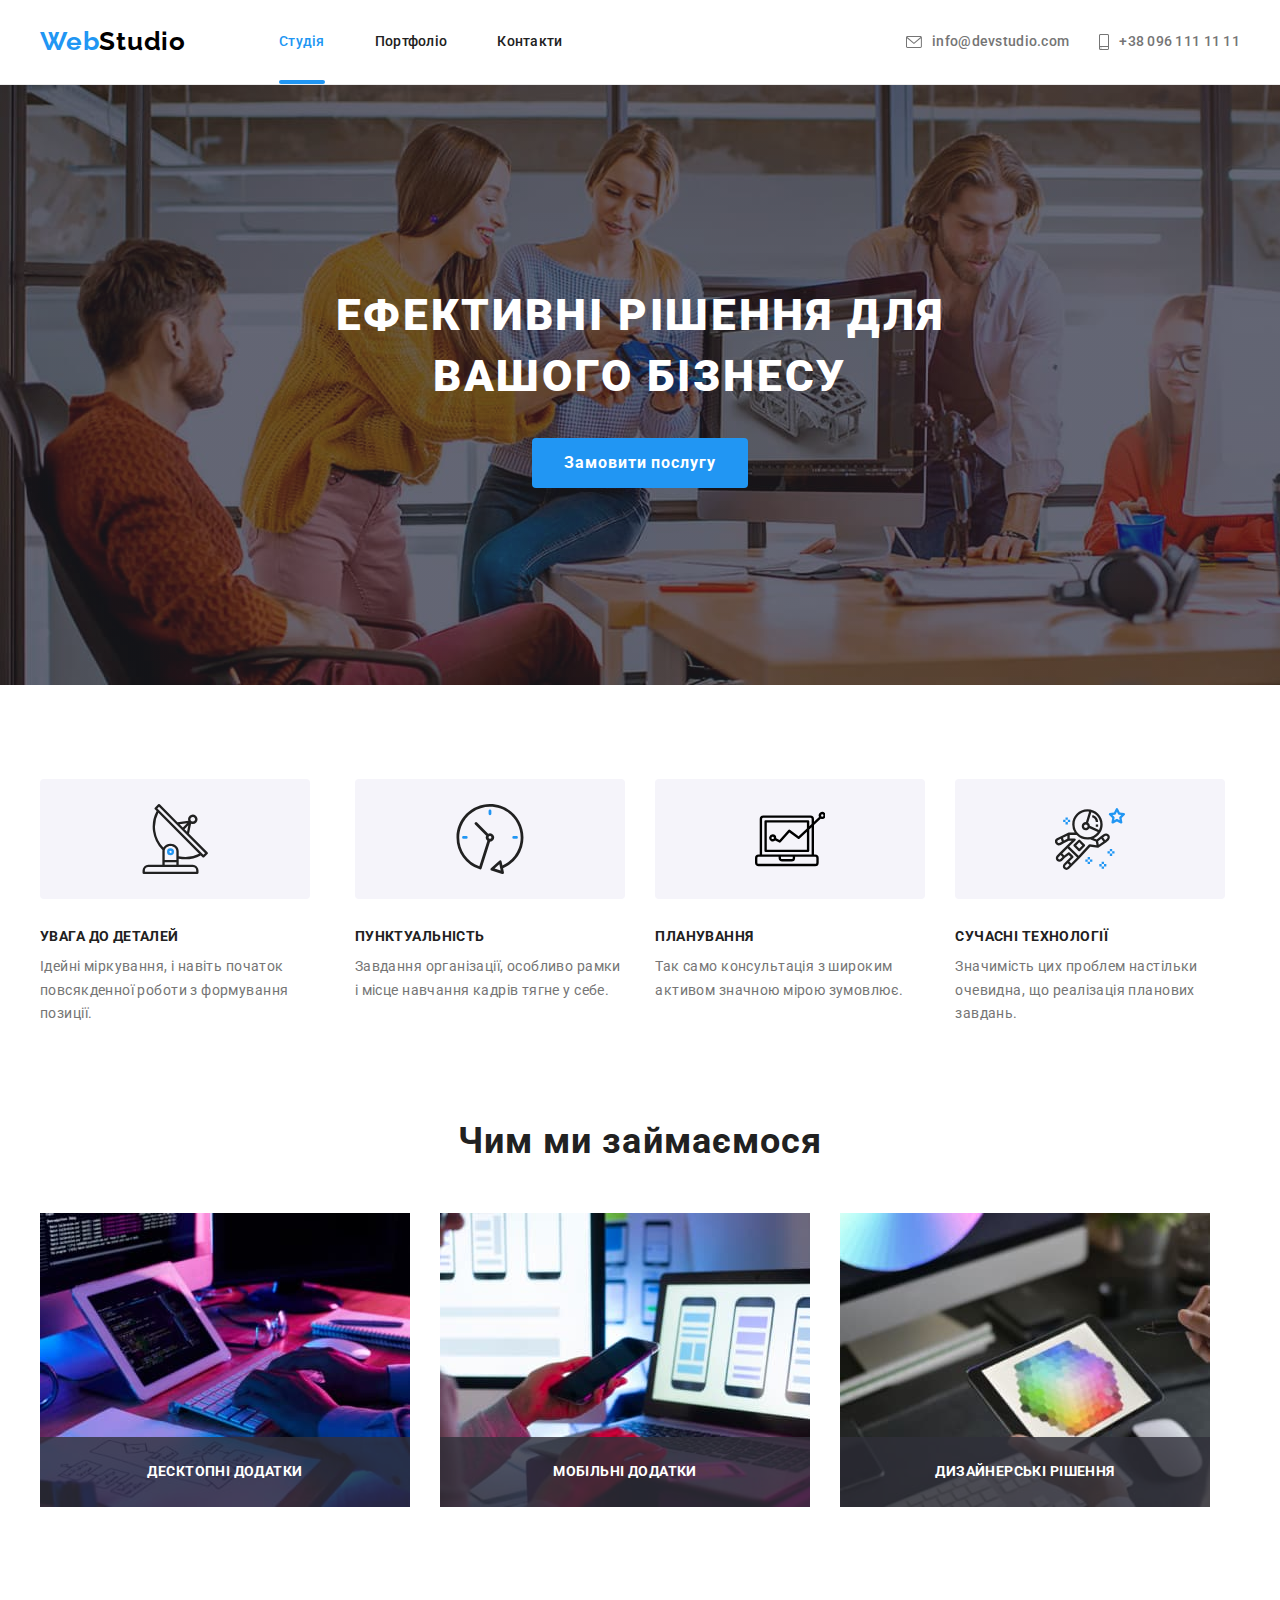
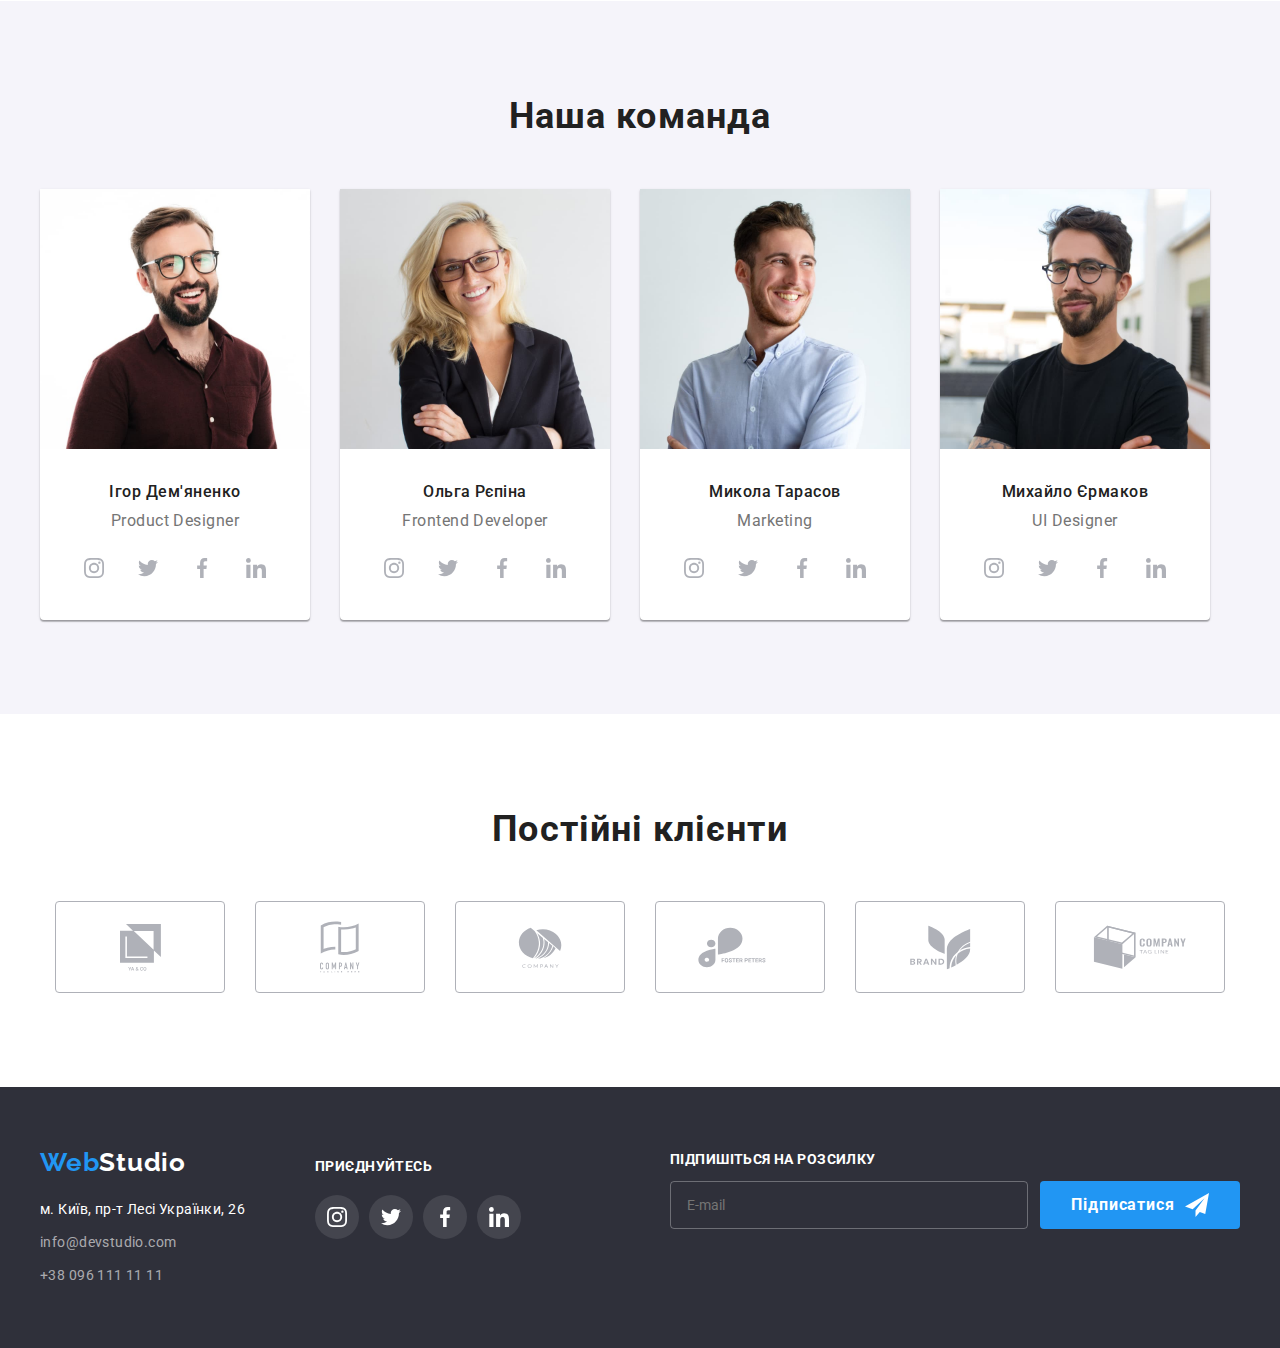
==== index.html @ cf3b3ab2 "BEM and SASS" ====
<!DOCTYPE html>
<html lang="uk">
  <head>
    <meta charset="UTF-8" />
    <meta http-equiv="X-UA-Compatible" content="IE=edge" />
    <meta name="viewport" content="width=device-width, initial-scale=1.0" />
    <title>WebStudio</title>
    <link
      href="https://fonts.googleapis.com/css2?family=Raleway:wght@700&family=Roboto:wght@400;500;700;900&display=swap"
      rel="stylesheet"
    />
    <link
      rel="stylesheet"
      href="https://cdnjs.cloudflare.com/ajax/libs/modern-normalize/1.1.0/modern-normalize.min.css

   "
    />

    <link rel="stylesheet" href="./css/main.min.css" />
  </head>

  <body>
    <header class="header">
      <div class="container main-nav">
        <a href="" class="header-link" lang="en"
          ><span class="logo"> Web</span>Studio</a
        >
        <nav>
          <ul class="site-nav list">
            <li class="item"><a href="" class="link current">Студія</a></li>
            <li class="item">
              <a href="./portfolio.html" class="link">Портфоліо</a>
            </li>
            <li class="item"><a href="" class="link">Контакти</a></li>
          </ul>
        </nav>
        <ul class="contact-nav list">
          <li class="item">
            <a href="mailto:info@devstudio.com" class="link mail">
              <svg class="mail-icon" width="16" height="12">
                <use href="./images/sprite.svg#icon-mail"></use>
              </svg>
              info@devstudio.com
            </a>
          </li>
          <li class="item">
            <a href="tel:+380961111111" class="link phone">
              <svg class="smartphone-icon" width="10" height="16">
                <use href="./images/sprite.svg#icon-smartphone"></use>
              </svg>
              +38 096 111 11 11
            </a>
          </li>
        </ul>
      </div>
    </header>

    <main>
      <!-- Section Hero -->
      <section class="hero">
        <h1 class="hero-title">Ефективні рішення для вашого бізнесу</h1>
        <button type="button" class="hero-button" data-modal-open>
          Замовити послугу
        </button>
      </section>
      <!-- Section Особливості -->
      <section class="container">
        <h2 class="visually-hidden">Особливості</h2>
        <ul class="features list">
          <li class="features__item">
            <div class="features__icon">
              <svg width="70" height="70">
                <use href="./images/sprite.svg#icon-group"></use>
              </svg>
            </div>
            <h3 class="features__title">УВАГА ДО ДЕТАЛЕЙ</h3>
            <p class="features__text">
              Ідейні міркування, і навіть початок повсякденної роботи з
              формування позиції.
            </p>
          </li>

          <li class="features__item">
            <div class="features__icon">
              <svg width="70" height="70">
                <use href="./images/sprite.svg#icon-clock"></use>
              </svg>
            </div>
            <h3 class="features__title">ПУНКТУАЛЬНІСТЬ</h3>
            <p class="features__text">
              Завдання організації, особливо рамки і місце навчання кадрів тягне
              у себе.
            </p>
          </li>

          <li class="features__item">
            <div class="features__icon">
              <svg width="70" height="70">
                <use href="./images/sprite.svg#icon-vector"></use>
              </svg>
            </div>
            <h3 class="features__title">ПЛАНУВАННЯ</h3>
            <p class="features__text">
              Так само консультація з широким активом значною мірою зумовлює.
            </p>
          </li>

          <li class="features__item">
            <div class="features__icon">
              <svg width="70" height="70">
                <use href="./images/sprite.svg#icon-astronaut"></use>
              </svg>
            </div>
            <h3 class="features__title">СУЧАСНІ ТЕХНОЛОГІЇ</h3>
            <p class="features__text">
              Значимість цих проблем настільки очевидна, що реалізація планових
              завдань.
            </p>
          </li>
        </ul>
      </section>
      <!-- Section Чим ми займаємося -->
      <section class="container">
        <h2 class="our-work-title">Чим ми займаємося</h2>
        <ul class="our-work list">
          <li class="item">
            <div class="our-work-wrapper">
              <img
                src="./images/img-1.jpg"
                alt="Написання коду"
                width="370"
                height="294"
                class="our-work-pic"
              />
              <p class="our-work-text">Десктопні додатки</p>
            </div>
          </li>
          <li class="item">
            <div class="our-work-wrapper">
              <img
                src="./images/img-2.jpg"
                alt="Оформлення"
                width="370"
                height="294"
                class="our-work-pic"
              />
              <p class="our-work-text">Мобільні додатки</p>
            </div>
          </li>

          <li class="item">
            <div class="our-work-wrapper">
              <img
                src="./images/img-3.jpg"
                alt="Дизайн"
                width="370"
                height="294"
                class="our-work-pic"
              />

              <p class="our-work-text">Дизайнерські рішення</p>
            </div>
          </li>
        </ul>
      </section>
      <!-- Section Наша команда -->
      <div class="crew">
        <section class="container section">
          <h2 class="crew__title">Наша команда</h2>
          <ul class="member list">
            <li class="member__item">
              <img
                src="./images/photo-1.jpg"
                alt="Фотографія"
                width="270"
                height="260"
              />
              <div class="team">
                <h3 class="team__title">Ігор Дем'яненко</h3>
                <p class="team__text">Product Designer</p>
                <ul class="list social">
                  <li class="social__item">
                    <a href="" class="social__link">
                      <svg class="social__pic" width="20" height="20">
                        <use href="./images/sprite.svg#icon-instagram"></use>
                      </svg>
                    </a>
                  </li>

                  <li class="social__item">
                    <a href="" class="social__link">
                      <svg class="social__pic" width="20" height="20">
                        <use href="./images/sprite.svg#icon-twitter"></use>
                      </svg>
                    </a>
                  </li>

                  <li class="social__item">
                    <a href="" class="social__link">
                      <svg class="social__pic" width="20" height="20">
                        <use href="./images/sprite.svg#icon-facebook"></use>
                      </svg>
                    </a>
                  </li>

                  <li class="social__item">
                    <a href="" class="social__link">
                      <svg class="social__pic" width="20" height="20">
                        <use href="./images/sprite.svg#icon-linkedin"></use>
                      </svg>
                    </a>
                  </li>
                </ul>
              </div>
            </li>

            <li class="member__item">
              <img
                src="./images/photo-2.jpg"
                alt="Фотографія"
                width="270"
                height="260"
              />
              <div class="team">
                <h3 class="team__title">Ольга Рєпіна</h3>
                <p class="team__text">Frontend Developer</p>
                <ul class="list social">
                  <li class="social__item">
                    <a href="" class="social__link">
                      <svg class="social__pic" width="20" height="20">
                        <use href="./images/sprite.svg#icon-instagram"></use>
                      </svg>
                    </a>
                  </li>

                  <li class="social__item">
                    <a href="" class="social__link">
                      <svg class="social__pic" width="20" height="20">
                        <use href="./images/sprite.svg#icon-twitter"></use>
                      </svg>
                    </a>
                  </li>

                  <li class="social__item">
                    <a href="" class="social__link">
                      <svg class="social__pic" width="20" height="20">
                        <use href="./images/sprite.svg#icon-facebook"></use>
                      </svg>
                    </a>
                  </li>

                  <li class="social__item">
                    <a href="" class="social__link">
                      <svg class="social__pic" width="20" height="20">
                        <use href="./images/sprite.svg#icon-linkedin"></use>
                      </svg>
                    </a>
                  </li>
                </ul>
              </div>
            </li>

            <li class="member__item">
              <img
                src="./images/photo-3.jpg"
                alt="Фотографія"
                width="270"
                height="260"
              />
              <div class="team">
                <h3 class="team__title">Микола Тарасов</h3>
                <p class="team__text">Marketing</p>
                <ul class="list social">
                  <li class="social__item">
                    <a href="" class="social__link">
                      <svg class="social__pic" width="20" height="20">
                        <use href="./images/sprite.svg#icon-instagram"></use>
                      </svg>
                    </a>
                  </li>

                  <li class="social__item">
                    <a href="" class="social__link">
                      <svg class="social__pic" width="20" height="20">
                        <use href="./images/sprite.svg#icon-twitter"></use>
                      </svg>
                    </a>
                  </li>

                  <li class="social__item">
                    <a href="" class="social__link">
                      <svg class="social__pic" width="20" height="20">
                        <use href="./images/sprite.svg#icon-facebook"></use>
                      </svg>
                    </a>
                  </li>

                  <li class="social__item">
                    <a href="" class="social__link">
                      <svg class="social__pic" width="20" height="20">
                        <use href="./images/sprite.svg#icon-linkedin"></use>
                      </svg>
                    </a>
                  </li>
                </ul>
              </div>
            </li>

            <li class="member__item">
              <img
                src="./images/photo-4.jpg"
                alt="Фотографія"
                width="270"
                height="260"
              />
              <div class="team">
                <h3 class="team__title">Михайло Єрмаков</h3>
                <p class="team__text">UI Designer</p>
                <ul class="list social">
                  <li class="social__item">
                    <a href="" class="social__link">
                      <svg class="social__pic" width="20" height="20">
                        <use href="./images/sprite.svg#icon-instagram"></use>
                      </svg>
                    </a>
                  </li>

                  <li class="social__item">
                    <a href="" class="social__link">
                      <svg class="social__pic" width="20" height="20">
                        <use href="./images/sprite.svg#icon-twitter"></use>
                      </svg>
                    </a>
                  </li>

                  <li class="social__item">
                    <a href="" class="social__link">
                      <svg class="social__pic" width="20" height="20">
                        <use href="./images/sprite.svg#icon-facebook"></use>
                      </svg>
                    </a>
                  </li>

                  <li class="social__item">
                    <a href="" class="social__link">
                      <svg class="social__pic" width="20" height="20">
                        <use href="./images/sprite.svg#icon-linkedin"></use>
                      </svg>
                    </a>
                  </li>
                </ul>
              </div>
            </li>
          </ul>
        </section>
      </div>

      <!-- Section Постійні клієнти-->
      <section class="container section ">
        <h2 class="clients-title">Постійні клієнти</h2>
        <ul class="clients-list list">
          <li class="clients-item">
            <a href="" class="clients-link">
              <svg class="clients-icon" width="41" height="47">
                <use href="./images/sprite.svg#icon-client-1"></use>
              </svg>
            </a>
          </li>
          <li class="clients-item">
            <a href="" class="clients-link">
              <svg class="clients-icon" width="40" height="52">
                <use href="./images/sprite.svg#icon-client-2"></use>
              </svg>
            </a>
          </li>
          <li class="clients-item">
            <a href="" class="clients-link">
              <svg class="clients-icon" width="44" height="41">
                <use href="./images/sprite.svg#icon-client-3"></use>
              </svg>
            </a>
          </li>
          <li class="clients-item">
            <a href="" class="clients-link">
              <svg class="clients-icon" width="84" height="41">
                <use href="./images/sprite.svg#icon-client-4"></use>
              </svg>
            </a>
          </li>
          <li class="clients-item">
            <a href="" class="clients-link">
              <svg class="clients-icon" width="63" height="45">
                <use href="./images/sprite.svg#icon-client-5"></use>
              </svg>
            </a>
          </li>
          <li class="clients-item">
            <a href="" class="clients-link">
              <svg class="clients-icon" width="94" height="44">
                <use href="./images/sprite.svg#icon-client-6"></use>
              </svg>
            </a>
          </li>
        </ul>
      </section>
    </main>

    <footer class="footer">
      <div class="container end">
        <div class="first-block">
          <a href="" class="footer-link" lang="en"
            ><span class="logo">Web</span>Studio</a
          >
          <address>
            <ul class="footer-adress list">
              <li class="item">
                <a
                  href="https://goo.gl/maps/QpKXPvB4J1D9XDTR9"
                  target="_blank"
                  rel="noopener noreferrer nofollow"
                  class="address"
                  >м. Київ, пр-т Лесі Українки, 26</a
                >
              </li>
              <li class="item">
                <a href="mailto:info@devstudio.com" class="footer-contact"
                  >info@devstudio.com</a
                >
              </li>
              <li class="item">
                <a href="tel:+380961111111" class="footer-contact"
                  >+38 096 111 11 11</a
                >
              </li>
            </ul>
          </address>
        </div>
        <div class="second-block">
          <p class="text">Приєднуйтесь</p>
          <ul class="list footer-list">
            <li class="footer-item">
              <a href="" class="link">
                <svg class="footer-icon" width="20" height="20">
                  <use href="./images/sprite.svg#icon-instagram"></use>
                </svg>
              </a>
            </li>

            <li class="footer-item">
              <a href="" class="link">
                <svg class="footer-icon" width="20" height="20">
                  <use href="./images/sprite.svg#icon-twitter"></use>
                </svg>
              </a>
            </li>

            <li class="footer-item">
              <a href="" class="link">
                <svg class="footer-icon" width="20" height="20">
                  <use href="./images/sprite.svg#icon-facebook"></use>
                </svg>
              </a>
            </li>

            <li class="footer-item">
              <a href="" class="link">
                <svg class="footer-icon" width="20" height="20">
                  <use href="./images/sprite.svg#icon-linkedin"></use>
                </svg>
              </a>
            </li>
          </ul>
        </div>
        <div class="third-block">
          <p class="text">Підпишіться на розсилку</p>
          <form class="signature">
            <input
              type="text"
              class="footer-input"
              name="E-mail"
              placeholder="E-mail"
            />
            <button type="submit" class="footer-btn">
              Підписатися
              <svg class="icon-send" width="24" height="24">
                <use href="./images/sprite.svg#icon-send"></use>
              </svg>
            </button>
          </form>
        </div>
      </div>
    </footer>

    <div class="backdrop is-hidden" data-modal>
      <div class="modal">
        <button type="submit" class="modal-btn" data-modal-close>
          <svg width="18" height="18">
            <use href="./images/sprite.svg#close"></use>
          </svg>
        </button>
        <h2 class="modal-text">Залиште свої дані, ми вам передзвонимо</h2>
        <form class="form">
          <div class="form-field">
            <label class="form-label"
              >Ім'я
              <div class="input-wrapper">
                <input type="text" class="form-input" name="name" />
                <svg class="form-icon" width="18" height="18">
                  <use href="./images/sprite.svg#icon-person"></use>
                </svg>
              </div>
            </label>
          </div>

          <div class="form-field">
            <label class="form-label"
              >Телефон
              <div class="input-wrapper">
                <input type="text" class="form-input" name="phone" />
                <svg class="form-icon" width="18" height="18">
                  <use href="./images/sprite.svg#icon-phone"></use>
                </svg>
              </div>
            </label>
          </div>

          <div class="form-field">
            <label class="form-label"
              >Пошта
              <div class="input-wrapper">
                <input type="text" class="form-input" name="mail" />
                <svg class="form-icon" width="18" height="18">
                  <use href="./images/sprite.svg#icon-email"></use>
                </svg>
              </div>
            </label>
          </div>

          <div class="textarea-wrap">
            <label for="comment" class="form-label"> Коментар</label>
            <textarea
              name="comment"
              id="comment"
              rows="8"
              placeholder="Введіть текст"
            ></textarea>
          </div>

          <div class="checkbox-wrap">
            <label class="checkbox-label">
              <input type="checkbox" class="checkbox" name="checkbox" />
              <span class="icon"></span>
              Погоджуюся з розсилкою та приймаю
              <a href="" class="checkbox-link"> Умови договору</a>
            </label>

            <button type="submit" class="form-btn">Відправити</button>
          </div>
        </form>
      </div>
    </div>

    <script src="./js/modal.js"></script>
  </body>
</html>
---- css/main.min.css ----
.list{list-style:none}body{color:#757575;font-family:"Roboto",sans-serif;font-size:14px}h1,h2,h3,h4,h5,h6,p,ul{margin:0;padding:0}h2,h3{color:#212121}.container{width:1230px;padding-left:15px;padding-right:15px;margin:0 auto}.section{padding-top:94px;padding-bottom:94px}.header{border-bottom:1px solid #ececec}.header-link{margin-right:93px;color:#000;text-decoration:none;font-family:"Raleway",sans-serif;font-style:normal;font-weight:700;font-size:26px;line-height:1.2;letter-spacing:.03em}.logo{color:#2196f3}.main-nav{display:flex;align-items:center}.site-nav{display:flex}.site-nav .item+.item{margin-left:50px}.site-nav .link{display:block;padding-top:32px;padding-bottom:32px;color:#212121}.site-nav .link:hover,.site-nav .link:focus{color:#2196f3}.site-nav .link.current{position:relative;color:#2196f3}.site-nav .link,.contact-nav .link{text-decoration:none;font-weight:500;line-height:1.42;letter-spacing:.02em;transition:color 250ms cubic-bezier(0.4, 0, 0.2, 1)}.contact-nav{display:flex;margin-left:auto}.contact-nav .item+.item{margin-left:30px}.contact-nav .link{color:#757575}.contact-nav .link:hover,.contact-nav .link:focus{color:#2196f3}.mail,.phone{display:flex;align-items:center}.mail-icon,.smartphone-icon{fill:currentColor;display:block;margin-right:10px}.current::after{content:"";display:block;position:absolute;width:100%;height:4px;bottom:0;background-color:#2196f3;border-radius:2px}.hero{background-color:#2f303a;background-image:linear-gradient(rgba(47, 48, 58, 0.4), rgba(47, 48, 58, 0.4)),url(../images/hero.jpg);background-repeat:no-repeat;background-size:cover;max-width:1600px;height:600px;padding-top:200px;padding-bottom:200px}.hero-title{width:696px;margin:0 auto;margin-bottom:30px;color:#fff;font-weight:900;font-size:44px;line-height:1.4;text-align:center;letter-spacing:.06em;text-transform:uppercase}.hero-button{display:block;padding:10px 32px;margin:0 auto;background-color:#2196f3;color:#fff;font-family:"Roboto",sans-serif;font-style:normal;font-weight:700;font-size:16px;line-height:1.88;letter-spacing:.06em;cursor:pointer;border-radius:4px;border:rgba(0,0,0,0);transition:background-color 250ms cubic-bezier(0.4, 0, 0.2, 1)}.hero-button:hover,.hero-button:focus{background-color:#188ce8}.visually-hidden{position:absolute;white-space:nowrap;width:1px;height:1px;overflow:hidden;border:0;padding:0;clip:rect(0 0 0 0);clip-path:inset(50%);margin:-1px}.features{display:flex;padding-top:94px;padding-bottom:47px}.features__icon{background-color:#f5f4fa;border-radius:4px;margin-bottom:30px;display:flex;width:270px;height:120px;justify-content:center;align-items:center}.features__title{font-size:14px;font-weight:700;line-height:1.14;letter-spacing:.03em;text-transform:uppercase;margin-bottom:10px}.features__text{line-height:1.7;letter-spacing:.03em}.features__item:not(:last-child){margin-right:30px}.our-work{display:flex;padding-bottom:94px}.our-work .item:not(:last-child){display:block;margin-right:30px}.our-work-title{margin-bottom:50px;padding-top:47px;font-weight:700;font-size:36px;line-height:1.2;text-align:center;letter-spacing:.03em}.our-work-wrapper{position:relative}.our-work-pic{display:block}.our-work-text{position:absolute;display:block;bottom:0;left:0;width:100%;font-weight:700;line-height:1.14;text-align:center;letter-spacing:.03em;text-transform:uppercase;color:#fff;background:rgba(47,48,58,.8);padding-top:27px;padding-bottom:27px;margin-top:0}.crew{background-color:#f5f4fa}.crew__title{margin-bottom:50px;font-weight:700;font-size:36px;line-height:1.2;text-align:center;letter-spacing:.03em}.team{padding-top:30px;padding-bottom:30px}.team__title{margin-bottom:10px;font-weight:500;font-size:16px;line-height:1.2;letter-spacing:.03em;text-align:center}.team__text{font-size:16px;line-height:1.2;letter-spacing:.03em;text-align:center}.member{display:flex}.member__item{background-color:#fff;box-shadow:0px 1px 3px rgba(0,0,0,.12),0px 1px 1px rgba(0,0,0,.14),0px 2px 1px rgba(0,0,0,.2);border-radius:0px 0px 4px 4px}.member__item:not(:last-child){margin-right:30px}.social{display:flex;margin-top:16px;padding-left:32px;padding-right:32px}.social__item{display:block}.social__item:not(:last-child){margin-right:10px}.social__link{display:flex;justify-content:center;align-items:center;border-radius:50%;width:44px;height:44px;transition:background-color 250ms cubic-bezier(0.4, 0, 0.2, 1)}.social__link:focus,.social__link:hover{background-color:#2196f3}.social__pic{fill:#afb1b8;display:block;transition:fill 250ms cubic-bezier(0.4, 0, 0.2, 1)}.social__link:focus .social__pic,.social__link:hover .social__pic{fill:#fff}.clients-title{font-weight:700;font-size:36px;line-height:1.2;letter-spacing:.03em;text-align:center;margin-bottom:50px}.clients-list{display:flex;justify-content:center;align-items:center}.clients-item{width:170px;height:92px}.clients-item:not(:last-child){margin-right:30px}.clients-link{display:flex;width:170px;height:92px;justify-content:center;align-items:center;border:1px solid #afb1b8;border-radius:4px;transition:border 250ms cubic-bezier(0.4, 0, 0.2, 1)}.clients-link:focus,.clients-link:hover{border:1px solid #2196f3}.clients-link:focus .clients-icon,.clients-link:focus .clients-icon,.clients-link:hover .clients-icon,.clients-link:hover .clients-icon{fill:#2196f3}.clients-icon{fill:#afb1b8;display:block;transition:fill 250ms cubic-bezier(0.4, 0, 0.2, 1)}.footer{background-color:#2f303a;font-style:normal}.footer-link{color:#fff;text-decoration:none;font-family:"Raleway",sans-serif;font-style:normal;font-weight:700;font-size:26px;line-height:1.2;letter-spacing:.03em}.footer-input{margin:0;width:358px;background-color:rgba(0,0,0,0);outline:none;border:1px solid rgba(255,255,255,.3);border-radius:4px;margin-right:12px;padding:15px 16px;color:#fff;transition:border 250ms cubic-bezier(0.4, 0, 0.2, 1)}.footer-input:hover,.footer-input:focus{border:1px solid #2196f3}.footer-btn{display:flex;width:200px;background-color:#2196f3;color:#fff;font-weight:700;font-size:16px;line-height:1.87;letter-spacing:.06em;justify-content:center;align-items:center;border:#2196f3;border-radius:4px;cursor:pointer}.footer-btn .icon-send{margin-left:10px}.footer-list{display:flex}.footer-item .link{display:flex;justify-content:center;align-items:center;background-color:rgba(255,255,255,.1);border-radius:50%;margin-right:10px;width:44px;height:44px;transition:background-color 250ms cubic-bezier(0.4, 0, 0.2, 1)}.footer-item .link:hover,.footer-item .link:focus{background-color:#2196f3}.first-block{margin-right:70px;padding-top:60px;padding-bottom:60px}.address,.footer-contact{font-family:"Roboto",sans-serif;font-style:normal;font-weight:400;font-size:14px;line-height:1.7;letter-spacing:.03em;text-decoration:none}.address{color:#fff}.footer-contact{color:rgba(255,255,255,.6);transition:color 250ms cubic-bezier(0.4, 0, 0.2, 1)}.footer-contact:hover,.footer-contact:focus{color:#2196f3}.footer-adress{margin-top:20px}.footer-adress .item:not(:last-child){margin-bottom:9px}.end{display:flex}.second-block{padding-top:72px;padding-bottom:100px}.second-block .text{font-weight:700;font-size:14px;line-height:1.14;letter-spacing:.03em;text-transform:uppercase;color:#fff;margin-bottom:20px}.third-block{padding-top:72px;padding-bottom:94px;margin-left:auto}.third-block .text{font-weight:700;line-height:1.4px;letter-spacing:.03em;text-transform:uppercase;color:#fff;margin-bottom:20px}.third-block .signature{display:flex}.footer-icon{display:block;fill:#fff}.backdrop{position:fixed;top:0;left:0;width:100%;height:100%;background-color:rgba(0,0,0,.2);opacity:1;transition:opacity 250ms cubic-bezier(0.4, 0, 0.2, 1)}.is-hidden{visibility:hidden;opacity:0;pointer-events:none}.modal{position:absolute;background-color:#fff;width:528px;height:581px;top:50%;left:50%;transform:translate(-50%, -50%)}.modal-btn{display:flex;position:absolute;top:14px;right:14px;width:30px;height:30px;border-radius:50%;border:1px solid rgba(0,0,0,.1);background-color:#fff;padding:0;justify-content:center;align-items:center;cursor:pointer}.modal-btn:focus svg,.modal-btn:hover svg{fill:#2196f3}.modal-text{margin-top:40px;margin-bottom:12px;font-weight:700;font-size:20px;line-height:1.15;text-align:center;letter-spacing:.03em}.form{margin:0 40px}.form-field{display:flex;flex-direction:column;margin-bottom:10px}.form-label{font-size:12px;line-height:1.7;letter-spacing:.01em;color:#757575}.form-input{border:none;width:100%;height:40px;outline:none;border:1px solid rgba(33,33,33,.2);border-radius:4px;padding-left:42px;transition:border 250ms cubic-bezier(0.4, 0, 0.2, 1)}.form-input:focus,.form-input:hover{border:1px solid #2196f3;cursor:pointer}.form-input:focus+svg,.form-input:hover+svg{fill:#2196f3}.form-icon{fill:#212121;position:absolute;display:block;top:50%;left:12px;transform:translate(0, -50%);transition:fill 250ms cubic-bezier(0.4, 0, 0.2, 1)}.form-btn{display:block;width:200px;height:50px;background-color:#2196f3;margin-top:30px;border:1px solid #2196f3;border-radius:4px;box-shadow:0px 4px 4px rgba(0,0,0,.25);font-weight:700;font-size:16px;line-height:1.87;text-align:center;letter-spacing:.06em;color:#fff;cursor:pointer}.input-wrapper{position:relative}.textarea-wrap{display:flex;flex-direction:column;margin-bottom:20px}.textarea-wrap textarea{height:120px;resize:none;outline:none;border:1px solid rgba(33,33,33,.2);border-radius:4px;padding:12px 16px;cursor:pointer;transition:border 250ms cubic-bezier(0.4, 0, 0.2, 1)}.textarea-wrap textarea:focus,.textarea-wrap textarea:hover{border:1px solid #2196f3}textarea::placeholder{font-size:12px;line-height:1.7;letter-spacing:.01em;color:rgba(117,117,117,.5)}.checkbox{-webkit-appearance:none;-moz-appearance:none;appearance:none;position:absolute}.checkbox-wrap{display:flex;flex-direction:column;justify-content:center;align-items:center}.checkbox-label{display:flex;justify-content:center;align-items:center;font-size:14px;line-height:1.7;letter-spacing:.03em;color:#757575}.checkbox-link{color:#2196f3}.checkbox:checked+.icon{background-color:#2196f3;background-image:url(../images/icon-mark.svg);background-size:contain;background-origin:border-box;border:1px solid #2196f3;border-radius:2px}.icon{display:inline-block;width:16px;height:15px;border:2px solid #212121;border-radius:2px;margin-right:8px}.types{display:flex;margin-bottom:56px;justify-content:center}.types .item:not(:last-child){margin-right:8px}.portfolio{display:flex;flex-wrap:wrap}.portfolio-button{padding:6px 22px;border-radius:4px;border:rgba(0,0,0,0);background-color:#f5f4fa;color:#212121;font-family:"Roboto",sans-serif;font-style:normal;font-weight:500;font-size:16px;line-height:1.6;letter-spacing:.03em;cursor:pointer;transition:background-color 250ms cubic-bezier(0.4, 0, 0.2, 1),color 250ms cubic-bezier(0.4, 0, 0.2, 1),box-shadow 250ms cubic-bezier(0.4, 0, 0.2, 1)}.portfolio-button:hover,.portfolio-button:focus{background-color:#2196f3;color:#fff;box-shadow:0px 3px 1px rgba(0,0,0,.1),0px 1px 2px rgba(0,0,0,.08),0px 2px 2px rgba(0,0,0,.12)}.portfolio .link{display:block;text-decoration:none;transition:box-shadow 250ms cubic-bezier(0.4, 0, 0.2, 1)}.portfolio .link:hover,.portfolio .link:focus{box-shadow:0px 1px 1px rgba(0,0,0,.12),0px 4px 4px rgba(0,0,0,.06),1px 4px 6px rgba(0,0,0,.16)}.portfolio .item{display:flex;width:370px;margin-bottom:30px;margin-right:30px}.portfolio .item:nth-child(3n){margin-right:0}.portfolio .item:nth-last-child(-n+3){margin-bottom:0}.portfolio-title{margin-bottom:4px;font-weight:700;font-size:18px;line-height:2;letter-spacing:.06em}.portfolio-text{font-size:16px;line-height:1.87;letter-spacing:.03em;color:#757575}.portfolio-thumb{position:relative;overflow:hidden}.portfolio-overlay{position:absolute;background-color:rgba(33,150,243,.9);width:100%;height:100%;top:0;left:0;transform:translateY(100%);transition:transform 250ms cubic-bezier(0.4, 0, 0.2, 1)}.portfolio-meta{font-size:18px;line-height:1.55;letter-spacing:.03em;padding:63px 24px;color:#fff;position:absolute;width:100%;top:50%;left:50%;transform:translate(-50%, -50%)}.pic{display:block}.cards-text{padding-top:20px;padding-left:24px;padding-right:24px;padding-bottom:20px;border-left:1px solid #eee;border-right:1px solid #eee;border-bottom:1px solid #eee}.portfolio .link:hover .portfolio-overlay{transform:translateY(0)}.portfolio .link:focus .portfolio-overlay{transform:translateY(0)}/*# sourceMappingURL=main.min.css.map */
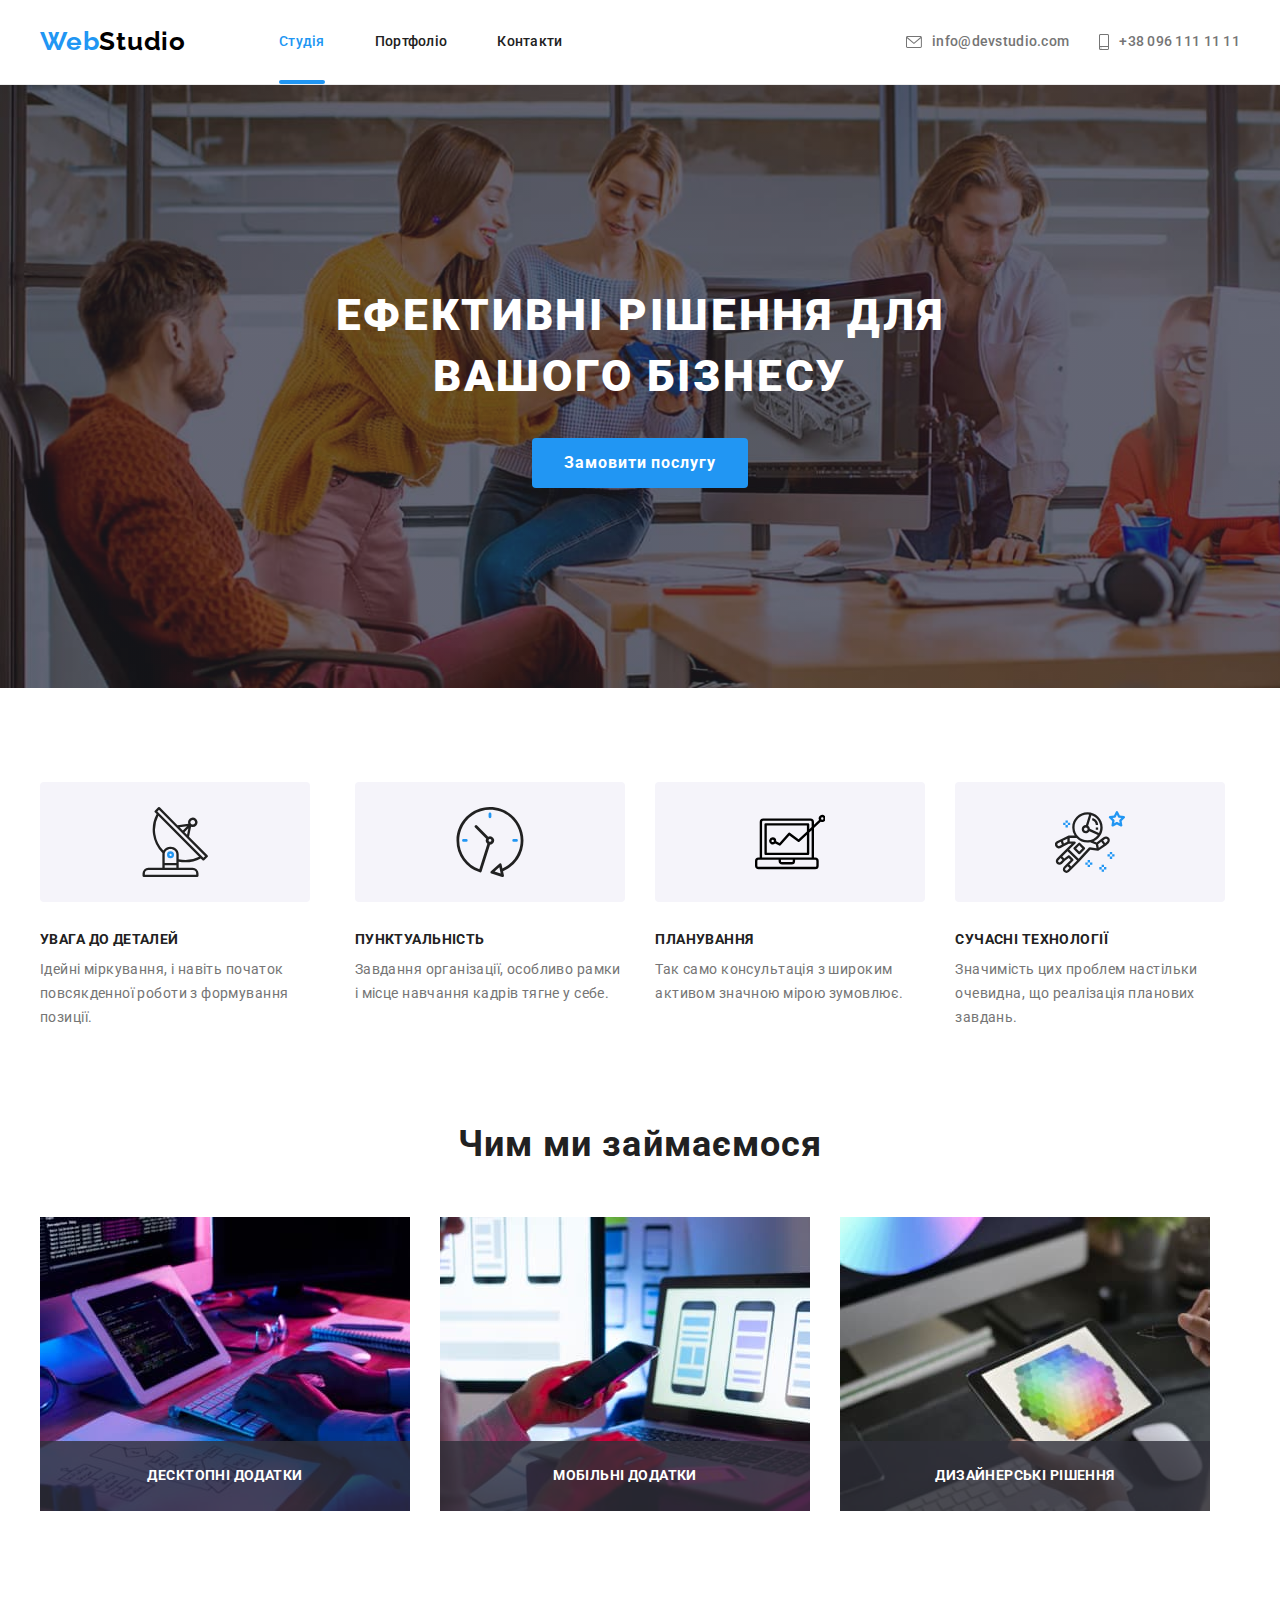
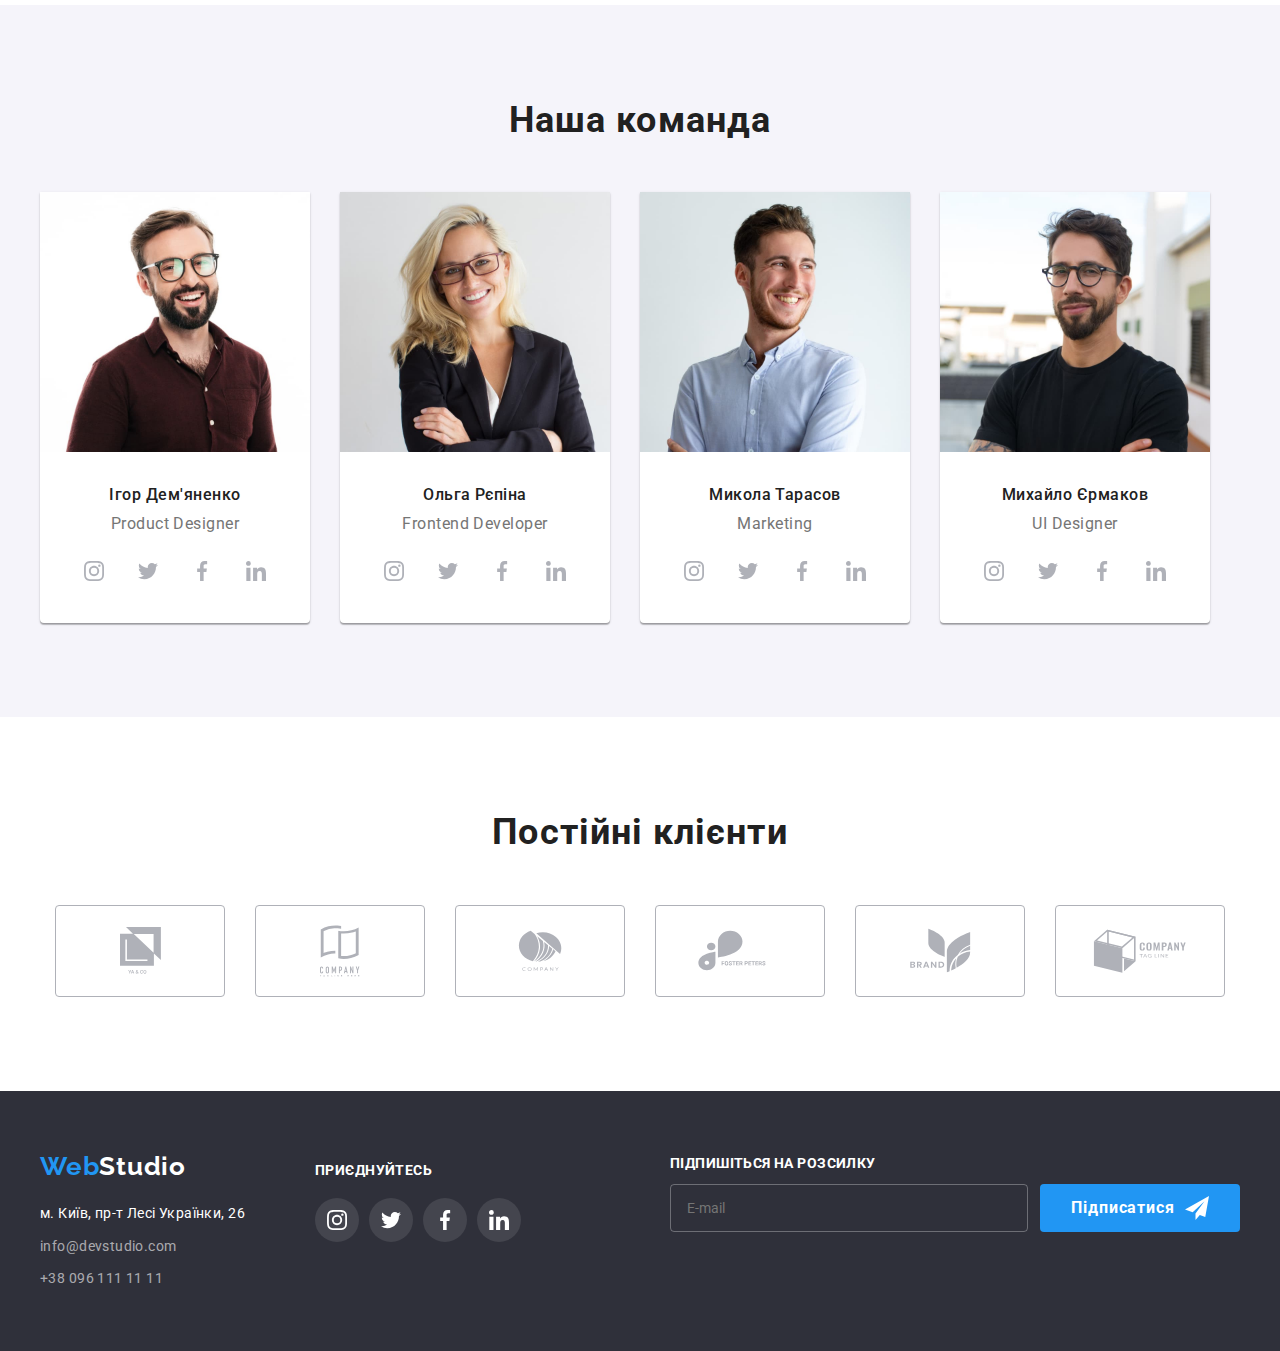
==== commit a11a72fd: "changed paddings" ====
--- a/index.html
+++ b/index.html
@@ -64,7 +64,8 @@
         </button>
       </section>
       <!-- Section Особливості -->
-      <section class="container">
+      <section class="features-section">
+        <div class="container">
         <h2 class="visually-hidden">Особливості</h2>
         <ul class="features list">
           <li class="features__item">
@@ -117,10 +118,12 @@
               завдань.
             </p>
           </li>
+        </div>
         </ul>
       </section>
       <!-- Section Чим ми займаємося -->
-      <section class="container">
+      <section class="our-work-section">
+        <div class="container">
         <h2 class="our-work-title">Чим ми займаємося</h2>
         <ul class="our-work list">
           <li class="item">
@@ -162,6 +165,7 @@
             </div>
           </li>
         </ul>
+      </div>
       </section>
       <!-- Section Наша команда -->
       <div class="crew">
--- a/css/main.min.css
+++ b/css/main.min.css
@@ -1 +1 @@
-.list{list-style:none}body{color:#757575;font-family:"Roboto",sans-serif;font-size:14px}h1,h2,h3,h4,h5,h6,p,ul{margin:0;padding:0}h2,h3{color:#212121}.container{width:1230px;padding-left:15px;padding-right:15px;margin:0 auto}.section{padding-top:94px;padding-bottom:94px}.header{border-bottom:1px solid #ececec}.header-link{margin-right:93px;color:#000;text-decoration:none;font-family:"Raleway",sans-serif;font-style:normal;font-weight:700;font-size:26px;line-height:1.2;letter-spacing:.03em}.logo{color:#2196f3}.main-nav{display:flex;align-items:center}.site-nav{display:flex}.site-nav .item+.item{margin-left:50px}.site-nav .link{display:block;padding-top:32px;padding-bottom:32px;color:#212121}.site-nav .link:hover,.site-nav .link:focus{color:#2196f3}.site-nav .link.current{position:relative;color:#2196f3}.site-nav .link,.contact-nav .link{text-decoration:none;font-weight:500;line-height:1.42;letter-spacing:.02em;transition:color 250ms cubic-bezier(0.4, 0, 0.2, 1)}.contact-nav{display:flex;margin-left:auto}.contact-nav .item+.item{margin-left:30px}.contact-nav .link{color:#757575}.contact-nav .link:hover,.contact-nav .link:focus{color:#2196f3}.mail,.phone{display:flex;align-items:center}.mail-icon,.smartphone-icon{fill:currentColor;display:block;margin-right:10px}.current::after{content:"";display:block;position:absolute;width:100%;height:4px;bottom:0;background-color:#2196f3;border-radius:2px}.hero{background-color:#2f303a;background-image:linear-gradient(rgba(47, 48, 58, 0.4), rgba(47, 48, 58, 0.4)),url(../images/hero.jpg);background-repeat:no-repeat;background-size:cover;max-width:1600px;height:600px;padding-top:200px;padding-bottom:200px}.hero-title{width:696px;margin:0 auto;margin-bottom:30px;color:#fff;font-weight:900;font-size:44px;line-height:1.4;text-align:center;letter-spacing:.06em;text-transform:uppercase}.hero-button{display:block;padding:10px 32px;margin:0 auto;background-color:#2196f3;color:#fff;font-family:"Roboto",sans-serif;font-style:normal;font-weight:700;font-size:16px;line-height:1.88;letter-spacing:.06em;cursor:pointer;border-radius:4px;border:rgba(0,0,0,0);transition:background-color 250ms cubic-bezier(0.4, 0, 0.2, 1)}.hero-button:hover,.hero-button:focus{background-color:#188ce8}.visually-hidden{position:absolute;white-space:nowrap;width:1px;height:1px;overflow:hidden;border:0;padding:0;clip:rect(0 0 0 0);clip-path:inset(50%);margin:-1px}.features{display:flex;padding-top:94px;padding-bottom:47px}.features__icon{background-color:#f5f4fa;border-radius:4px;margin-bottom:30px;display:flex;width:270px;height:120px;justify-content:center;align-items:center}.features__title{font-size:14px;font-weight:700;line-height:1.14;letter-spacing:.03em;text-transform:uppercase;margin-bottom:10px}.features__text{line-height:1.7;letter-spacing:.03em}.features__item:not(:last-child){margin-right:30px}.our-work{display:flex;padding-bottom:94px}.our-work .item:not(:last-child){display:block;margin-right:30px}.our-work-title{margin-bottom:50px;padding-top:47px;font-weight:700;font-size:36px;line-height:1.2;text-align:center;letter-spacing:.03em}.our-work-wrapper{position:relative}.our-work-pic{display:block}.our-work-text{position:absolute;display:block;bottom:0;left:0;width:100%;font-weight:700;line-height:1.14;text-align:center;letter-spacing:.03em;text-transform:uppercase;color:#fff;background:rgba(47,48,58,.8);padding-top:27px;padding-bottom:27px;margin-top:0}.crew{background-color:#f5f4fa}.crew__title{margin-bottom:50px;font-weight:700;font-size:36px;line-height:1.2;text-align:center;letter-spacing:.03em}.team{padding-top:30px;padding-bottom:30px}.team__title{margin-bottom:10px;font-weight:500;font-size:16px;line-height:1.2;letter-spacing:.03em;text-align:center}.team__text{font-size:16px;line-height:1.2;letter-spacing:.03em;text-align:center}.member{display:flex}.member__item{background-color:#fff;box-shadow:0px 1px 3px rgba(0,0,0,.12),0px 1px 1px rgba(0,0,0,.14),0px 2px 1px rgba(0,0,0,.2);border-radius:0px 0px 4px 4px}.member__item:not(:last-child){margin-right:30px}.social{display:flex;margin-top:16px;padding-left:32px;padding-right:32px}.social__item{display:block}.social__item:not(:last-child){margin-right:10px}.social__link{display:flex;justify-content:center;align-items:center;border-radius:50%;width:44px;height:44px;transition:background-color 250ms cubic-bezier(0.4, 0, 0.2, 1)}.social__link:focus,.social__link:hover{background-color:#2196f3}.social__pic{fill:#afb1b8;display:block;transition:fill 250ms cubic-bezier(0.4, 0, 0.2, 1)}.social__link:focus .social__pic,.social__link:hover .social__pic{fill:#fff}.clients-title{font-weight:700;font-size:36px;line-height:1.2;letter-spacing:.03em;text-align:center;margin-bottom:50px}.clients-list{display:flex;justify-content:center;align-items:center}.clients-item{width:170px;height:92px}.clients-item:not(:last-child){margin-right:30px}.clients-link{display:flex;width:170px;height:92px;justify-content:center;align-items:center;border:1px solid #afb1b8;border-radius:4px;transition:border 250ms cubic-bezier(0.4, 0, 0.2, 1)}.clients-link:focus,.clients-link:hover{border:1px solid #2196f3}.clients-link:focus .clients-icon,.clients-link:focus .clients-icon,.clients-link:hover .clients-icon,.clients-link:hover .clients-icon{fill:#2196f3}.clients-icon{fill:#afb1b8;display:block;transition:fill 250ms cubic-bezier(0.4, 0, 0.2, 1)}.footer{background-color:#2f303a;font-style:normal}.footer-link{color:#fff;text-decoration:none;font-family:"Raleway",sans-serif;font-style:normal;font-weight:700;font-size:26px;line-height:1.2;letter-spacing:.03em}.footer-input{margin:0;width:358px;background-color:rgba(0,0,0,0);outline:none;border:1px solid rgba(255,255,255,.3);border-radius:4px;margin-right:12px;padding:15px 16px;color:#fff;transition:border 250ms cubic-bezier(0.4, 0, 0.2, 1)}.footer-input:hover,.footer-input:focus{border:1px solid #2196f3}.footer-btn{display:flex;width:200px;background-color:#2196f3;color:#fff;font-weight:700;font-size:16px;line-height:1.87;letter-spacing:.06em;justify-content:center;align-items:center;border:#2196f3;border-radius:4px;cursor:pointer}.footer-btn .icon-send{margin-left:10px}.footer-list{display:flex}.footer-item .link{display:flex;justify-content:center;align-items:center;background-color:rgba(255,255,255,.1);border-radius:50%;margin-right:10px;width:44px;height:44px;transition:background-color 250ms cubic-bezier(0.4, 0, 0.2, 1)}.footer-item .link:hover,.footer-item .link:focus{background-color:#2196f3}.first-block{margin-right:70px;padding-top:60px;padding-bottom:60px}.address,.footer-contact{font-family:"Roboto",sans-serif;font-style:normal;font-weight:400;font-size:14px;line-height:1.7;letter-spacing:.03em;text-decoration:none}.address{color:#fff}.footer-contact{color:rgba(255,255,255,.6);transition:color 250ms cubic-bezier(0.4, 0, 0.2, 1)}.footer-contact:hover,.footer-contact:focus{color:#2196f3}.footer-adress{margin-top:20px}.footer-adress .item:not(:last-child){margin-bottom:9px}.end{display:flex}.second-block{padding-top:72px;padding-bottom:100px}.second-block .text{font-weight:700;font-size:14px;line-height:1.14;letter-spacing:.03em;text-transform:uppercase;color:#fff;margin-bottom:20px}.third-block{padding-top:72px;padding-bottom:94px;margin-left:auto}.third-block .text{font-weight:700;line-height:1.4px;letter-spacing:.03em;text-transform:uppercase;color:#fff;margin-bottom:20px}.third-block .signature{display:flex}.footer-icon{display:block;fill:#fff}.backdrop{position:fixed;top:0;left:0;width:100%;height:100%;background-color:rgba(0,0,0,.2);opacity:1;transition:opacity 250ms cubic-bezier(0.4, 0, 0.2, 1)}.is-hidden{visibility:hidden;opacity:0;pointer-events:none}.modal{position:absolute;background-color:#fff;width:528px;height:581px;top:50%;left:50%;transform:translate(-50%, -50%)}.modal-btn{display:flex;position:absolute;top:14px;right:14px;width:30px;height:30px;border-radius:50%;border:1px solid rgba(0,0,0,.1);background-color:#fff;padding:0;justify-content:center;align-items:center;cursor:pointer}.modal-btn:focus svg,.modal-btn:hover svg{fill:#2196f3}.modal-text{margin-top:40px;margin-bottom:12px;font-weight:700;font-size:20px;line-height:1.15;text-align:center;letter-spacing:.03em}.form{margin:0 40px}.form-field{display:flex;flex-direction:column;margin-bottom:10px}.form-label{font-size:12px;line-height:1.7;letter-spacing:.01em;color:#757575}.form-input{border:none;width:100%;height:40px;outline:none;border:1px solid rgba(33,33,33,.2);border-radius:4px;padding-left:42px;transition:border 250ms cubic-bezier(0.4, 0, 0.2, 1)}.form-input:focus,.form-input:hover{border:1px solid #2196f3;cursor:pointer}.form-input:focus+svg,.form-input:hover+svg{fill:#2196f3}.form-icon{fill:#212121;position:absolute;display:block;top:50%;left:12px;transform:translate(0, -50%);transition:fill 250ms cubic-bezier(0.4, 0, 0.2, 1)}.form-btn{display:block;width:200px;height:50px;background-color:#2196f3;margin-top:30px;border:1px solid #2196f3;border-radius:4px;box-shadow:0px 4px 4px rgba(0,0,0,.25);font-weight:700;font-size:16px;line-height:1.87;text-align:center;letter-spacing:.06em;color:#fff;cursor:pointer}.input-wrapper{position:relative}.textarea-wrap{display:flex;flex-direction:column;margin-bottom:20px}.textarea-wrap textarea{height:120px;resize:none;outline:none;border:1px solid rgba(33,33,33,.2);border-radius:4px;padding:12px 16px;cursor:pointer;transition:border 250ms cubic-bezier(0.4, 0, 0.2, 1)}.textarea-wrap textarea:focus,.textarea-wrap textarea:hover{border:1px solid #2196f3}textarea::placeholder{font-size:12px;line-height:1.7;letter-spacing:.01em;color:rgba(117,117,117,.5)}.checkbox{-webkit-appearance:none;-moz-appearance:none;appearance:none;position:absolute}.checkbox-wrap{display:flex;flex-direction:column;justify-content:center;align-items:center}.checkbox-label{display:flex;justify-content:center;align-items:center;font-size:14px;line-height:1.7;letter-spacing:.03em;color:#757575}.checkbox-link{color:#2196f3}.checkbox:checked+.icon{background-color:#2196f3;background-image:url(../images/icon-mark.svg);background-size:contain;background-origin:border-box;border:1px solid #2196f3;border-radius:2px}.icon{display:inline-block;width:16px;height:15px;border:2px solid #212121;border-radius:2px;margin-right:8px}.types{display:flex;margin-bottom:56px;justify-content:center}.types .item:not(:last-child){margin-right:8px}.portfolio{display:flex;flex-wrap:wrap}.portfolio-button{padding:6px 22px;border-radius:4px;border:rgba(0,0,0,0);background-color:#f5f4fa;color:#212121;font-family:"Roboto",sans-serif;font-style:normal;font-weight:500;font-size:16px;line-height:1.6;letter-spacing:.03em;cursor:pointer;transition:background-color 250ms cubic-bezier(0.4, 0, 0.2, 1),color 250ms cubic-bezier(0.4, 0, 0.2, 1),box-shadow 250ms cubic-bezier(0.4, 0, 0.2, 1)}.portfolio-button:hover,.portfolio-button:focus{background-color:#2196f3;color:#fff;box-shadow:0px 3px 1px rgba(0,0,0,.1),0px 1px 2px rgba(0,0,0,.08),0px 2px 2px rgba(0,0,0,.12)}.portfolio .link{display:block;text-decoration:none;transition:box-shadow 250ms cubic-bezier(0.4, 0, 0.2, 1)}.portfolio .link:hover,.portfolio .link:focus{box-shadow:0px 1px 1px rgba(0,0,0,.12),0px 4px 4px rgba(0,0,0,.06),1px 4px 6px rgba(0,0,0,.16)}.portfolio .item{display:flex;width:370px;margin-bottom:30px;margin-right:30px}.portfolio .item:nth-child(3n){margin-right:0}.portfolio .item:nth-last-child(-n+3){margin-bottom:0}.portfolio-title{margin-bottom:4px;font-weight:700;font-size:18px;line-height:2;letter-spacing:.06em}.portfolio-text{font-size:16px;line-height:1.87;letter-spacing:.03em;color:#757575}.portfolio-thumb{position:relative;overflow:hidden}.portfolio-overlay{position:absolute;background-color:rgba(33,150,243,.9);width:100%;height:100%;top:0;left:0;transform:translateY(100%);transition:transform 250ms cubic-bezier(0.4, 0, 0.2, 1)}.portfolio-meta{font-size:18px;line-height:1.55;letter-spacing:.03em;padding:63px 24px;color:#fff;position:absolute;width:100%;top:50%;left:50%;transform:translate(-50%, -50%)}.pic{display:block}.cards-text{padding-top:20px;padding-left:24px;padding-right:24px;padding-bottom:20px;border-left:1px solid #eee;border-right:1px solid #eee;border-bottom:1px solid #eee}.portfolio .link:hover .portfolio-overlay{transform:translateY(0)}.portfolio .link:focus .portfolio-overlay{transform:translateY(0)}/*# sourceMappingURL=main.min.css.map */+.list{list-style:none}body{color:#757575;font-family:"Roboto",sans-serif;font-size:14px}h1,h2,h3,h4,h5,h6,p,ul{margin:0;padding:0}h2,h3{color:#212121}.container{width:1230px;padding-left:15px;padding-right:15px;margin:0 auto}.section{padding-top:94px;padding-bottom:94px}.header{border-bottom:1px solid #ececec}.header-link{margin-right:93px;color:#000;text-decoration:none;font-family:"Raleway",sans-serif;font-style:normal;font-weight:700;font-size:26px;line-height:1.2;letter-spacing:.03em}.logo{color:#2196f3}.main-nav{display:flex;align-items:center}.site-nav{display:flex}.site-nav .item+.item{margin-left:50px}.site-nav .link{display:block;padding-top:32px;padding-bottom:32px;color:#212121}.site-nav .link:hover,.site-nav .link:focus{color:#2196f3}.site-nav .link.current{position:relative;color:#2196f3}.site-nav .link,.contact-nav .link{text-decoration:none;font-weight:500;line-height:1.42;letter-spacing:.02em;transition:color 250ms cubic-bezier(0.4, 0, 0.2, 1)}.contact-nav{display:flex;margin-left:auto}.contact-nav .item+.item{margin-left:30px}.contact-nav .link{color:#757575}.contact-nav .link:hover,.contact-nav .link:focus{color:#2196f3}.mail,.phone{display:flex;align-items:center}.mail-icon,.smartphone-icon{fill:currentColor;display:block;margin-right:10px}.current::after{content:"";display:block;position:absolute;width:100%;height:4px;bottom:0;background-color:#2196f3;border-radius:2px}.hero{background-color:#2f303a;background-image:linear-gradient(rgba(47, 48, 58, 0.4), rgba(47, 48, 58, 0.4)),url(../images/hero.jpg);background-repeat:no-repeat;background-size:cover;max-width:1600px;padding-top:200px;padding-bottom:200px;margin:0 auto}.hero-title{width:696px;margin:0 auto;margin-bottom:30px;color:#fff;font-weight:900;font-size:44px;line-height:1.4;text-align:center;letter-spacing:.06em;text-transform:uppercase}.hero-button{display:block;padding:10px 32px;margin:0 auto;background-color:#2196f3;color:#fff;font-family:"Roboto",sans-serif;font-style:normal;font-weight:700;font-size:16px;line-height:1.88;letter-spacing:.06em;cursor:pointer;border-radius:4px;border:rgba(0,0,0,0);transition:background-color 250ms cubic-bezier(0.4, 0, 0.2, 1)}.hero-button:hover,.hero-button:focus{background-color:#188ce8}.visually-hidden{position:absolute;white-space:nowrap;width:1px;height:1px;overflow:hidden;border:0;padding:0;clip:rect(0 0 0 0);clip-path:inset(50%);margin:-1px}.features{display:flex}.features-section{padding-top:94px;padding-bottom:47px}.features__icon{background-color:#f5f4fa;border-radius:4px;margin-bottom:30px;display:flex;width:270px;height:120px;justify-content:center;align-items:center}.features__title{font-size:14px;font-weight:700;line-height:1.14;letter-spacing:.03em;text-transform:uppercase;margin-bottom:10px}.features__text{line-height:1.7;letter-spacing:.03em}.features__item:not(:last-child){margin-right:30px}.our-work{display:flex}.our-work-section{padding-top:47px;padding-bottom:94px}.our-work .item:not(:last-child){display:block;margin-right:30px}.our-work-title{margin-bottom:50px;font-weight:700;font-size:36px;line-height:1.2;text-align:center;letter-spacing:.03em}.our-work-wrapper{position:relative}.our-work-pic{display:block}.our-work-text{position:absolute;display:block;bottom:0;left:0;width:100%;font-weight:700;line-height:1.14;text-align:center;letter-spacing:.03em;text-transform:uppercase;color:#fff;background:rgba(47,48,58,.8);padding-top:27px;padding-bottom:27px;margin-top:0}.crew{background-color:#f5f4fa}.crew__title{margin-bottom:50px;font-weight:700;font-size:36px;line-height:1.2;text-align:center;letter-spacing:.03em}.team{padding-top:30px;padding-bottom:30px}.team__title{margin-bottom:10px;font-weight:500;font-size:16px;line-height:1.2;letter-spacing:.03em;text-align:center}.team__text{font-size:16px;line-height:1.2;letter-spacing:.03em;text-align:center}.member{display:flex}.member__item{background-color:#fff;box-shadow:0px 1px 3px rgba(0,0,0,.12),0px 1px 1px rgba(0,0,0,.14),0px 2px 1px rgba(0,0,0,.2);border-radius:0px 0px 4px 4px}.member__item:not(:last-child){margin-right:30px}.social{display:flex;margin-top:16px;padding-left:32px;padding-right:32px}.social__item{display:block}.social__item:not(:last-child){margin-right:10px}.social__link{display:flex;justify-content:center;align-items:center;border-radius:50%;width:44px;height:44px;transition:background-color 250ms cubic-bezier(0.4, 0, 0.2, 1)}.social__link:focus,.social__link:hover{background-color:#2196f3}.social__pic{fill:#afb1b8;display:block;transition:fill 250ms cubic-bezier(0.4, 0, 0.2, 1)}.social__link:focus .social__pic,.social__link:hover .social__pic{fill:#fff}.clients-title{font-weight:700;font-size:36px;line-height:1.2;letter-spacing:.03em;text-align:center;margin-bottom:50px}.clients-list{display:flex;justify-content:center;align-items:center}.clients-item{width:170px;height:92px}.clients-item:not(:last-child){margin-right:30px}.clients-link{display:flex;width:170px;height:92px;justify-content:center;align-items:center;border:1px solid #afb1b8;border-radius:4px;transition:border 250ms cubic-bezier(0.4, 0, 0.2, 1)}.clients-link:focus,.clients-link:hover{border:1px solid #2196f3}.clients-link:focus .clients-icon,.clients-link:focus .clients-icon,.clients-link:hover .clients-icon,.clients-link:hover .clients-icon{fill:#2196f3}.clients-icon{fill:#afb1b8;display:block;transition:fill 250ms cubic-bezier(0.4, 0, 0.2, 1)}.footer{background-color:#2f303a;font-style:normal}.footer-link{color:#fff;text-decoration:none;font-family:"Raleway",sans-serif;font-style:normal;font-weight:700;font-size:26px;line-height:1.2;letter-spacing:.03em}.footer-input{margin:0;width:358px;background-color:rgba(0,0,0,0);outline:none;border:1px solid rgba(255,255,255,.3);border-radius:4px;margin-right:12px;padding:15px 16px;color:#fff;transition:border 250ms cubic-bezier(0.4, 0, 0.2, 1)}.footer-input:hover,.footer-input:focus{border:1px solid #2196f3}.footer-btn{display:flex;width:200px;background-color:#2196f3;color:#fff;font-weight:700;font-size:16px;line-height:1.87;letter-spacing:.06em;justify-content:center;align-items:center;border:#2196f3;border-radius:4px;cursor:pointer}.footer-btn .icon-send{margin-left:10px}.footer-list{display:flex}.footer-item .link{display:flex;justify-content:center;align-items:center;background-color:rgba(255,255,255,.1);border-radius:50%;margin-right:10px;width:44px;height:44px;transition:background-color 250ms cubic-bezier(0.4, 0, 0.2, 1)}.footer-item .link:hover,.footer-item .link:focus{background-color:#2196f3}.first-block{margin-right:70px;padding-top:60px;padding-bottom:60px}.address,.footer-contact{font-family:"Roboto",sans-serif;font-style:normal;font-weight:400;font-size:14px;line-height:1.7;letter-spacing:.03em;text-decoration:none}.address{color:#fff}.footer-contact{color:rgba(255,255,255,.6);transition:color 250ms cubic-bezier(0.4, 0, 0.2, 1)}.footer-contact:hover,.footer-contact:focus{color:#2196f3}.footer-adress{margin-top:20px}.footer-adress .item:not(:last-child){margin-bottom:9px}.end{display:flex}.second-block{padding-top:72px;padding-bottom:100px}.second-block .text{font-weight:700;font-size:14px;line-height:1.14;letter-spacing:.03em;text-transform:uppercase;color:#fff;margin-bottom:20px}.third-block{padding-top:72px;padding-bottom:94px;margin-left:auto}.third-block .text{font-weight:700;line-height:1.4px;letter-spacing:.03em;text-transform:uppercase;color:#fff;margin-bottom:20px}.third-block .signature{display:flex}.footer-icon{display:block;fill:#fff}.backdrop{position:fixed;top:0;left:0;width:100%;height:100%;background-color:rgba(0,0,0,.2);opacity:1;transition:opacity 250ms cubic-bezier(0.4, 0, 0.2, 1)}.is-hidden{visibility:hidden;opacity:0;pointer-events:none}.modal{position:absolute;background-color:#fff;width:528px;height:581px;top:50%;left:50%;transform:translate(-50%, -50%)}.modal-btn{display:flex;position:absolute;top:14px;right:14px;width:30px;height:30px;border-radius:50%;border:1px solid rgba(0,0,0,.1);background-color:#fff;padding:0;justify-content:center;align-items:center;cursor:pointer}.modal-btn:focus svg,.modal-btn:hover svg{fill:#2196f3}.modal-text{margin-top:40px;margin-bottom:12px;font-weight:700;font-size:20px;line-height:1.15;text-align:center;letter-spacing:.03em}.form{margin:0 40px}.form-field{display:flex;flex-direction:column;margin-bottom:10px}.form-label{font-size:12px;line-height:1.7;letter-spacing:.01em;color:#757575}.form-input{border:none;width:100%;height:40px;outline:none;border:1px solid rgba(33,33,33,.2);border-radius:4px;padding-left:42px;transition:border 250ms cubic-bezier(0.4, 0, 0.2, 1)}.form-input:focus,.form-input:hover{border:1px solid #2196f3;cursor:pointer}.form-input:focus+svg,.form-input:hover+svg{fill:#2196f3}.form-icon{fill:#212121;position:absolute;display:block;top:50%;left:12px;transform:translate(0, -50%);transition:fill 250ms cubic-bezier(0.4, 0, 0.2, 1)}.form-btn{display:block;width:200px;height:50px;background-color:#2196f3;margin-top:30px;border:1px solid #2196f3;border-radius:4px;box-shadow:0px 4px 4px rgba(0,0,0,.25);font-weight:700;font-size:16px;line-height:1.87;text-align:center;letter-spacing:.06em;color:#fff;cursor:pointer}.input-wrapper{position:relative}.textarea-wrap{display:flex;flex-direction:column;margin-bottom:20px}.textarea-wrap textarea{height:120px;resize:none;outline:none;border:1px solid rgba(33,33,33,.2);border-radius:4px;padding:12px 16px;cursor:pointer;transition:border 250ms cubic-bezier(0.4, 0, 0.2, 1)}.textarea-wrap textarea:focus,.textarea-wrap textarea:hover{border:1px solid #2196f3}textarea::placeholder{font-size:12px;line-height:1.7;letter-spacing:.01em;color:rgba(117,117,117,.5)}.checkbox{-webkit-appearance:none;-moz-appearance:none;appearance:none;position:absolute}.checkbox-wrap{display:flex;flex-direction:column;justify-content:center;align-items:center}.checkbox-label{display:flex;justify-content:center;align-items:center;font-size:14px;line-height:1.7;letter-spacing:.03em;color:#757575}.checkbox-link{color:#2196f3}.checkbox:checked+.icon{background-color:#2196f3;background-image:url(../images/icon-mark.svg);background-size:contain;background-origin:border-box;border:1px solid #2196f3;border-radius:2px}.icon{display:inline-block;width:16px;height:15px;border:2px solid #212121;border-radius:2px;margin-right:8px}.types{display:flex;margin-bottom:56px;justify-content:center}.types .item:not(:last-child){margin-right:8px}.portfolio{display:flex;flex-wrap:wrap}.portfolio-button{padding:6px 22px;border-radius:4px;border:rgba(0,0,0,0);background-color:#f5f4fa;color:#212121;font-family:"Roboto",sans-serif;font-style:normal;font-weight:500;font-size:16px;line-height:1.6;letter-spacing:.03em;cursor:pointer;transition:background-color 250ms cubic-bezier(0.4, 0, 0.2, 1),color 250ms cubic-bezier(0.4, 0, 0.2, 1),box-shadow 250ms cubic-bezier(0.4, 0, 0.2, 1)}.portfolio-button:hover,.portfolio-button:focus{background-color:#2196f3;color:#fff;box-shadow:0px 3px 1px rgba(0,0,0,.1),0px 1px 2px rgba(0,0,0,.08),0px 2px 2px rgba(0,0,0,.12)}.portfolio .link{display:block;text-decoration:none;transition:box-shadow 250ms cubic-bezier(0.4, 0, 0.2, 1)}.portfolio .link:hover,.portfolio .link:focus{box-shadow:0px 1px 1px rgba(0,0,0,.12),0px 4px 4px rgba(0,0,0,.06),1px 4px 6px rgba(0,0,0,.16)}.portfolio .item{display:flex;width:370px;margin-bottom:30px;margin-right:30px}.portfolio .item:nth-child(3n){margin-right:0}.portfolio .item:nth-last-child(-n+3){margin-bottom:0}.portfolio-title{margin-bottom:4px;font-weight:700;font-size:18px;line-height:2;letter-spacing:.06em}.portfolio-text{font-size:16px;line-height:1.87;letter-spacing:.03em;color:#757575}.portfolio-thumb{position:relative;overflow:hidden}.portfolio-overlay{position:absolute;background-color:rgba(33,150,243,.9);width:100%;height:100%;top:0;left:0;transform:translateY(100%);transition:transform 250ms cubic-bezier(0.4, 0, 0.2, 1)}.portfolio-meta{font-size:18px;line-height:1.55;letter-spacing:.03em;padding:63px 24px;color:#fff;position:absolute;width:100%;top:50%;left:50%;transform:translate(-50%, -50%)}.pic{display:block}.cards-text{padding-top:20px;padding-left:24px;padding-right:24px;padding-bottom:20px;border-left:1px solid #eee;border-right:1px solid #eee;border-bottom:1px solid #eee}.portfolio .link:hover .portfolio-overlay{transform:translateY(0)}.portfolio .link:focus .portfolio-overlay{transform:translateY(0)}/*# sourceMappingURL=main.min.css.map */